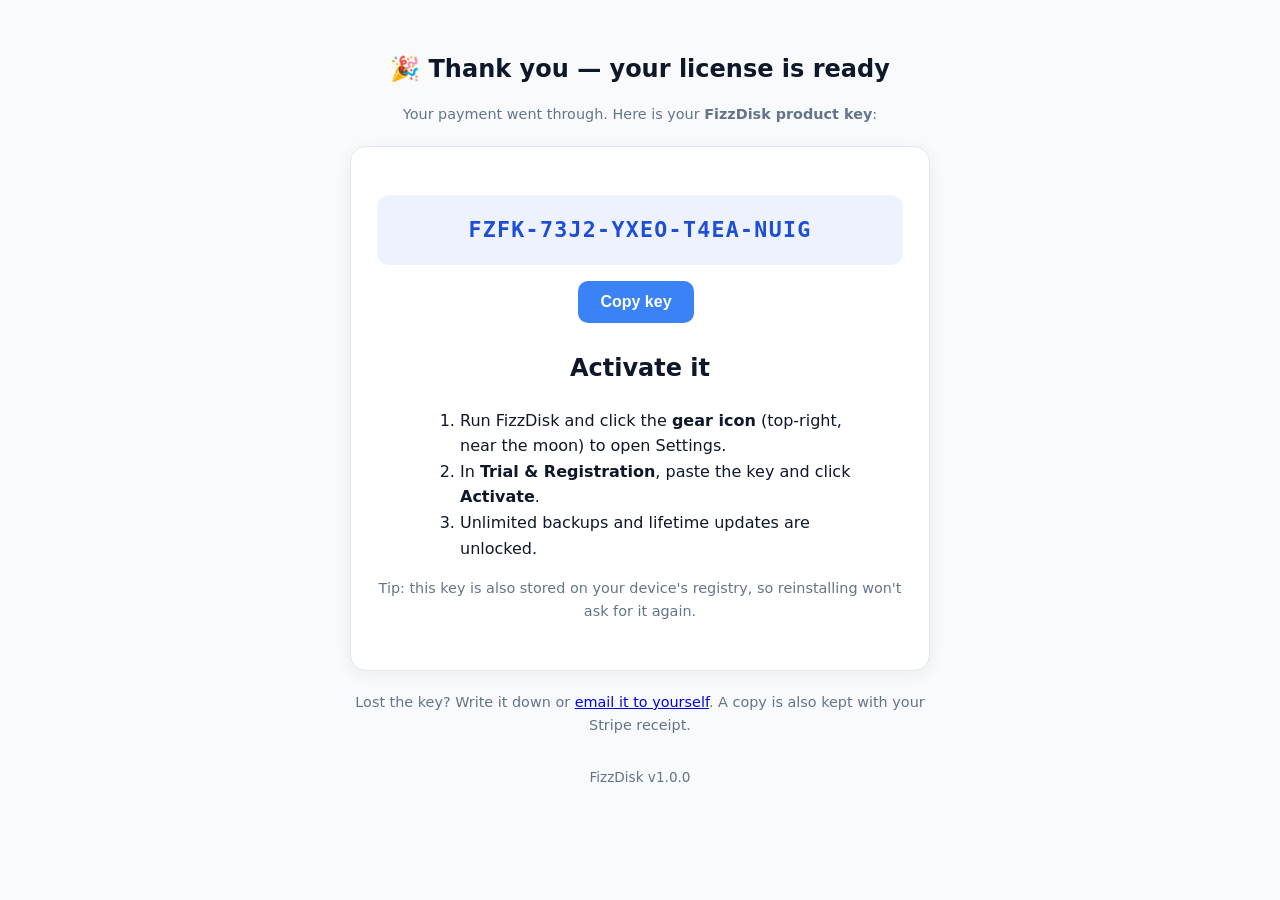
==== website/success.html @ cde676c8 "Add FizzDisk download + buy website (index, success, keygen) and docs - Static, serverless site: ind" ====
<!DOCTYPE html>
<html lang="en">
<head>
<meta charset="utf-8">
<meta name="viewport" content="width=device-width, initial-scale=1">
<title>Thank you — FizzDisk license</title>
<link rel="icon" href="assets/fizzdisk.ico">
<script src="config.js"></script>
<style>
  :root{--blue:#3b82f6;--amber:#f59e0b;--ink:#0f172a;--muted:#64748b;--bg:#f8fafc;--card:#fff;--border:#e2e8f0}
  *{box-sizing:border-box}
  body{margin:0;font-family:system-ui,-apple-system,"Segoe UI",Roboto,sans-serif;color:var(--ink);background:var(--bg);line-height:1.6}
  .wrap{max-width:620px;margin:0 auto;padding:40px 20px 80px;text-align:center}
  h1{font-size:1.5rem;margin:10px 0 6px}
  .card{background:var(--card);border:1px solid var(--border);border-radius:16px;padding:32px 26px;margin:20px 0;box-shadow:0 4px 18px rgba(15,23,42,.06)}
  .keybox{font-family:ui-monospace,Consolas,monospace;font-size:1.35rem;font-weight:700;letter-spacing:.06em;
          background:#eef2ff;color:#1d4ed8;border-radius:12px;padding:18px 12px;margin:16px 0;word-break:break-all}
  .btn{display:inline-block;padding:12px 22px;border-radius:10px;font-weight:600;border:0;cursor:pointer;font-size:1rem}
  .btn-copy{background:var(--blue);color:#fff}
  .btn-more{background:transparent;border:1px solid var(--border);color:var(--ink)}
  ol{text-align:left;max-width:440px;margin:12px auto 0}
  .ok{font-size:.9rem;color:var(--muted)}
  .copied{color:#16a34a;font-weight:600;margin-left:8px}
  footer{color:var(--muted);font-size:.85rem;margin-top:30px}
</style>
</head>
<body>
<div class="wrap">
  <h1>🎉 Thank you — your license is ready</h1>
  <p class="ok">Your payment went through. Here is your <b>FizzDisk product key</b>:</p>

  <div class="card">
    <div class="keybox" id="key">…</div>
    <button class="btn btn-copy" id="copy">Copy key</button>
    <span class="copied" id="copied"></span>

    <h2 style="margin-top:26px">Activate it</h2>
    <ol>
      <li>Run FizzDisk and click the <b>gear icon</b> (top-right, near the moon) to open Settings.</li>
      <li>In <b>Trial &amp; Registration</b>, paste the key and click <b>Activate</b>.</li>
      <li>Unlimited backups and lifetime updates are unlocked.</li>
    </ol>
    <p class="ok" style="margin-top:16px">Tip: this key is also stored on your device's registry, so reinstalling won't ask for it again.</p>
  </div>

  <p class="ok">Lost the key? Write it down or <a id="mail" href="#">email it to yourself</a>.
     A copy is also kept with your Stripe receipt.</p>

  <footer>FizzDisk v<script>document.write(window.FIZZ_CONFIG.VERSION)</script></footer>
</div>

<script src="keygen.js"></script>
<script>
const keyEl = document.getElementById('key');
let key = new URLSearchParams(location.hash.slice(1)).get('key');

async function boot(){
  if(!key){
    key = await FizzKeyGen.generateFizzKey();
    history.replaceState(null,'','#'+new URLSearchParams({key}).toString());
  }
  keyEl.textContent = key;
  keyEl.dataset.key = key;
}

document.getElementById('copy').addEventListener('click', async function(){
  const k = keyEl.dataset.key || keyEl.textContent;
  try{ await navigator.clipboard.writeText(k); }
  catch(e){
    const t=document.createElement('textarea'); t.value=k; document.body.appendChild(t); t.select();
    document.execCommand('copy'); t.remove();
  }
  const c=document.getElementById('copied'); c.textContent='Copied!'; setTimeout(()=>c.textContent='',1800);
});

function setMail(){
  const k = keyEl.dataset.key || keyEl.textContent;
  const subj = encodeURIComponent('FizzDisk product key');
  const body = encodeURIComponent('Your FizzDisk key:\n\n'+k+'\n\nActivate: open FizzDisk -> gear icon (Settings) -> Trial & Registration -> paste key -> Activate.');
  document.getElementById('mail').href = 'mailto:?subject='+subj+'&body='+body;
}

boot().then(setMail);
</script>
</body>
</html>
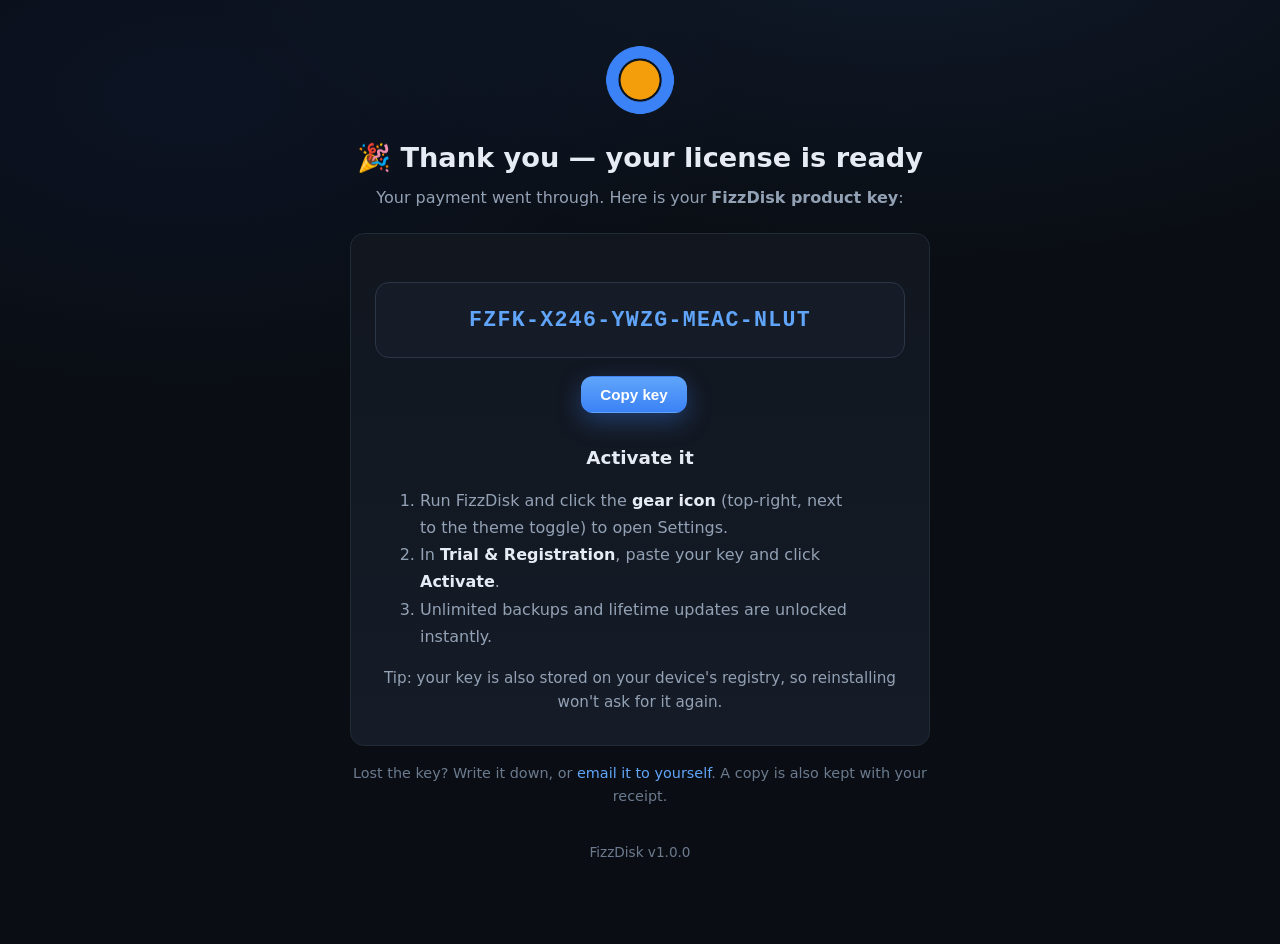
==== commit b79d3de6: "Integrate download/buy/success into the existing themed FizzDisk site - Rebuilt index.html on the or" ====
--- a/website/success.html
+++ b/website/success.html
@@ -1,86 +1,103 @@
 <!DOCTYPE html>
 <html lang="en">
 <head>
-<meta charset="utf-8">
-<meta name="viewport" content="width=device-width, initial-scale=1">
-<title>Thank you — FizzDisk license</title>
+<meta charset="UTF-8">
+<meta name="viewport" content="width=device-width, initial-scale=1.0">
+<title>Thank you — your FizzDisk license</title>
+<meta name="description" content="Your payment went through. Copy your FizzDisk product key and activate it in Settings.">
 <link rel="icon" href="assets/fizzdisk.ico">
-<script src="config.js"></script>
+<link rel="stylesheet" href="assets/app.css">
+<script src="assets/config.js"></script>
+<script src="assets/keygen.js"></script>
 <style>
-  :root{--blue:#3b82f6;--amber:#f59e0b;--ink:#0f172a;--muted:#64748b;--bg:#f8fafc;--card:#fff;--border:#e2e8f0}
-  *{box-sizing:border-box}
-  body{margin:0;font-family:system-ui,-apple-system,"Segoe UI",Roboto,sans-serif;color:var(--ink);background:var(--bg);line-height:1.6}
-  .wrap{max-width:620px;margin:0 auto;padding:40px 20px 80px;text-align:center}
-  h1{font-size:1.5rem;margin:10px 0 6px}
-  .card{background:var(--card);border:1px solid var(--border);border-radius:16px;padding:32px 26px;margin:20px 0;box-shadow:0 4px 18px rgba(15,23,42,.06)}
-  .keybox{font-family:ui-monospace,Consolas,monospace;font-size:1.35rem;font-weight:700;letter-spacing:.06em;
-          background:#eef2ff;color:#1d4ed8;border-radius:12px;padding:18px 12px;margin:16px 0;word-break:break-all}
-  .btn{display:inline-block;padding:12px 22px;border-radius:10px;font-weight:600;border:0;cursor:pointer;font-size:1rem}
-  .btn-copy{background:var(--blue);color:#fff}
-  .btn-more{background:transparent;border:1px solid var(--border);color:var(--ink)}
-  ol{text-align:left;max-width:440px;margin:12px auto 0}
-  .ok{font-size:.9rem;color:var(--muted)}
-  .copied{color:#16a34a;font-weight:600;margin-left:8px}
-  footer{color:var(--muted);font-size:.85rem;margin-top:30px}
+  .kw{max-width:620px;margin:0 auto;padding:44px 20px 80px;text-align:center}
+  .kw img{width:72px;height:72px}
+  .kw h1{font-size:1.7rem;font-weight:800;margin:12px 0 6px}
+  .kw-sub{color:var(--muted);margin:0 0 22px}
+  .keybox{font-family:var(--mono);font-size:1.35rem;font-weight:700;letter-spacing:.06em;
+    background:var(--panel-2);color:var(--accent-2);border:1px solid var(--border-2);
+    border-radius:14px;padding:20px 14px;margin:18px 0;word-break:break-all}
+  .kw-cta{display:flex;justify-content:center;gap:12px;align-items:center;margin-top:10px}
+  .copied{color:var(--ok);font-weight:600}
+  .kw h2{font-size:1.15rem;font-weight:700;margin:30px 0 4px}
+  .kw ol{text-align:left;max-width:440px;margin:14px auto 0;color:var(--muted);line-height:1.7}
+  .kw ol b{color:var(--text)}
+  .kw-tip{color:var(--muted-2);font-size:.9rem;margin-top:16px}
+  .kw-foot{color:var(--muted-2);font-size:.85rem;margin-top:34px}
+  .kw a{color:var(--accent-2)}
 </style>
 </head>
 <body>
-<div class="wrap">
+<div class="kw">
+  <img src="assets/fizzdisk_icon.png" alt="FizzDisk">
   <h1>🎉 Thank you — your license is ready</h1>
-  <p class="ok">Your payment went through. Here is your <b>FizzDisk product key</b>:</p>
+  <p class="kw-sub">Your payment went through. Here is your <b>FizzDisk product key</b>:</p>
 
-  <div class="card">
+  <div class="card" style="padding:30px 24px">
     <div class="keybox" id="key">…</div>
-    <button class="btn btn-copy" id="copy">Copy key</button>
-    <span class="copied" id="copied"></span>
+    <div class="kw-cta">
+      <button class="btn btn-primary" id="copy">Copy key</button>
+      <span class="copied" id="copied"></span>
+    </div>
 
-    <h2 style="margin-top:26px">Activate it</h2>
+    <h2>Activate it</h2>
     <ol>
-      <li>Run FizzDisk and click the <b>gear icon</b> (top-right, near the moon) to open Settings.</li>
-      <li>In <b>Trial &amp; Registration</b>, paste the key and click <b>Activate</b>.</li>
-      <li>Unlimited backups and lifetime updates are unlocked.</li>
+      <li>Run FizzDisk and click the <b>gear icon</b> (top-right, next to the theme toggle) to open Settings.</li>
+      <li>In <b>Trial &amp; Registration</b>, paste your key and click <b>Activate</b>.</li>
+      <li>Unlimited backups and lifetime updates are unlocked instantly.</li>
     </ol>
-    <p class="ok" style="margin-top:16px">Tip: this key is also stored on your device's registry, so reinstalling won't ask for it again.</p>
+    <p class="kw-tip">Tip: your key is also stored on your device's registry, so reinstalling won't ask for it again.</p>
   </div>
 
-  <p class="ok">Lost the key? Write it down or <a id="mail" href="#">email it to yourself</a>.
-     A copy is also kept with your Stripe receipt.</p>
-
-  <footer>FizzDisk v<script>document.write(window.FIZZ_CONFIG.VERSION)</script></footer>
+  <p class="kw-tip">Lost the key? Write it down, or <a id="mail" href="#">email it to yourself</a>. A copy is also kept with your receipt.</p>
+  <p class="kw-foot">FizzDisk v<script>document.write((window.FIZZ_CONFIG&&window.FIZZ_CONFIG.VERSION)||"1.0.0")</script></p>
 </div>
 
-<script src="keygen.js"></script>
 <script>
-const keyEl = document.getElementById('key');
-let key = new URLSearchParams(location.hash.slice(1)).get('key');
+(function(){
+  var keyEl = document.getElementById('key');
+  var key = new URLSearchParams(location.hash.slice(1)).get('key');
 
-async function boot(){
-  if(!key){
-    key = await FizzKeyGen.generateFizzKey();
-    history.replaceState(null,'','#'+new URLSearchParams({key}).toString());
+  function boot(){
+    if(!key){
+      FizzKeyGen.generateFizzKey().then(function(k){
+        key = k;
+        history.replaceState(null,'','#'+new URLSearchParams({key:key}).toString());
+        keyEl.textContent = key;
+        keyEl.dataset.key = key;
+        setMail();
+      });
+      return;
+    }
+    keyEl.textContent = key;
+    keyEl.dataset.key = key;
+    setMail();
   }
-  keyEl.textContent = key;
-  keyEl.dataset.key = key;
-}
 
-document.getElementById('copy').addEventListener('click', async function(){
-  const k = keyEl.dataset.key || keyEl.textContent;
-  try{ await navigator.clipboard.writeText(k); }
-  catch(e){
-    const t=document.createElement('textarea'); t.value=k; document.body.appendChild(t); t.select();
-    document.execCommand('copy'); t.remove();
+  document.getElementById('copy').addEventListener('click', function(){
+    var k = keyEl.dataset.key || keyEl.textContent;
+    if(navigator.clipboard && navigator.clipboard.writeText){
+      navigator.clipboard.writeText(k);
+    } else {
+      var t=document.createElement('textarea'); t.value=k; document.body.appendChild(t);
+      t.select(); document.execCommand('copy'); t.remove();
+    }
+    var c=document.getElementById('copied'); c.textContent='Copied!';
+    setTimeout(function(){ c.textContent=''; },1800);
+  });
+
+  function setMail(){
+    var k = keyEl.dataset.key || keyEl.textContent;
+    var subj = encodeURIComponent('FizzDisk product key');
+    var body = encodeURIComponent('Your FizzDisk key:\n\n'+k+'\n\nActivate: run FizzDisk -> gear icon (Settings) -> Trial & Registration -> paste key -> Activate.');
+    document.getElementById('mail').href = 'mailto:?subject='+subj+'&body='+body;
   }
-  const c=document.getElementById('copied'); c.textContent='Copied!'; setTimeout(()=>c.textContent='',1800);
-});
 
-function setMail(){
-  const k = keyEl.dataset.key || keyEl.textContent;
-  const subj = encodeURIComponent('FizzDisk product key');
-  const body = encodeURIComponent('Your FizzDisk key:\n\n'+k+'\n\nActivate: open FizzDisk -> gear icon (Settings) -> Trial & Registration -> paste key -> Activate.');
-  document.getElementById('mail').href = 'mailto:?subject='+subj+'&body='+body;
-}
-
-boot().then(setMail);
+  if (window.FizzKeyGen && window.FizzKeyGen.generateFizzKey) { boot(); }
+  else {
+    keyEl.textContent = 'Key generator failed to load — refresh.';
+  }
+})();
 </script>
 </body>
 </html>
--- a/website/assets/app.css
+++ b/website/assets/app.css
@@ -0,0 +1,468 @@
+/* ============================================================+
+   FizzDisk site — black + blue palette, matched to the app+
+   App theme: customtkinter "dark" + "blue" theme.+
+   Colors pulled from app: bg #0d1013, accent #3b82f6, text #dfe3ea,+
+   err #ff6b6b. Extending with a navy family for depth.+
+   ============================================================ */+
+:root{+
+  --bg:        #0a0e14;+
+  --bg-2:      #0d1219;+
+  --panel:     #11161f;+
+  --panel-2:   #151c27;+
+  --panel-3:   #1a2230;+
+  --border:    #212a37;+
+  --border-2:  #2b3648;+
+  --accent:    #3b82f6;+
+  --accent-2:  #60a5fa;+
+  --accent-deep:#1d4ed8;+
+  --text:      #e6ebf4;+
+  --muted:     #93a1b5;+
+  --muted-2:   #6b7a8e;+
+  --ok:        #34d399;+
+  --err:       #ff6b6b;+
+  --radius:    14px;+
+  --maxw:      1120px;+
+  --font:      "Segoe UI", system-ui, -apple-system, Roboto, Helvetica, Arial, sans-serif;+
+  --mono:      "Cascadia Code", "JetBrains Mono", Consolas, monospace;+
+}+
++
+*{box-sizing:border-box;margin:0;padding:0}+
+html{scroll-behavior:smooth}+
+body{+
+  background:+
+    radial-gradient(1200px 600px at 70% -10%, rgba(59,130,246,.10), transparent 60%),+
+    radial-gradient(900px 500px at 15% 10%, rgba(29,78,216,.08), transparent 60%),+
+    var(--bg);+
+  color:var(--text);+
+  font-family:var(--font);+
+  line-height:1.6;+
+  -webkit-font-smoothing:antialiased;+
+  overflow-x:hidden;+
+}+
+a{color:var(--accent-2);text-decoration:none}+
+code{font-family:var(--mono);font-size:.86em;background:rgba(147,161,181,.10);padding:.12em .4em;border-radius:6px;color:#c3d0e2;white-space:nowrap}+
+::selection{background:rgba(59,130,246,.35)}+
+.wrap,.nav-inner,.hero-inner,.section{max-width:var(--maxw);margin:0 auto}+
++
+/* ---------- generic ---------- */+
+.btn{display:inline-flex;align-items:center;gap:.5em;font-weight:600;font-size:.95rem;+
+  padding:.6em 1.2em;border-radius:12px;border:1px solid transparent;cursor:pointer;+
+  transition:transform .12s ease, box-shadow .2s ease, background .2s;text-decoration:none}+
+.btn:hover{transform:translateY(-1px)}+
+.btn:active{transform:translateY(0)}+
+.btn-primary{background:linear-gradient(180deg,var(--accent-2),var(--accent));color:#fff;+
+  box-shadow:0 8px 24px rgba(59,130,246,.35)}+
+.btn-primary:hover{box-shadow:0 12px 32px rgba(59,130,246,.5)}+
+.btn-ghost{background:rgba(147,161,181,.06);border-color:var(--border-2);color:var(--text)}+
+.btn-ghost:hover{background:rgba(147,161,181,.12)}+
+.btn-lg{font-size:1.05rem;padding:.75em 1.5em}+
++
+/* ---------- nav ---------- */+
+.nav{position:sticky;top:0;z-index:50;backdrop-filter:blur(12px);+
+  background:rgba(10,14,20,.75);border-bottom:1px solid var(--border)}+
+.nav-inner{display:flex;align-items:center;justify-content:space-between;+
+  padding:.7rem 1.5rem;max-width:var(--maxw);margin:0 auto}+
+.brand{display:flex;align-items:center;gap:.6rem;color:var(--text)}+
+.brand-mark{display:flex}+
+.brand-name{font-size:1.15rem;font-weight:700;letter-spacing:.02em}+
+.brand-hl{color:var(--accent-2)}+
+.nav-links{display:flex;gap:1.6rem;align-items:center;font-weight:500;color:var(--muted)}+
+.nav-links a{color:var(--muted)}.nav-links a:hover{color:var(--text)}+
+.nav-links a.active{color:var(--accent-2)}+
+.nav-cta{font-size:.85rem;padding:.5em 1em}+
+@media(max-width:720px){.nav-links{display:none}}+
++
+/* ---------- hero ---------- */+
+.hero{position:relative;padding:5.5rem 1.5rem 3rem;text-align:center;overflow:hidden}+
+.hero-glow{position:absolute;inset:0;pointer-events:none;+
+  background:radial-gradient(700px 420px at 50% 38%, rgba(59,130,246,.18), transparent 65%)}+
+.hero-inner{position:relative}+
+.pill{display:inline-block;font-size:.82rem;font-weight:600;color:var(--accent-2);+
+  border:1px solid rgba(59,130,246,.35);background:rgba(59,130,246,.10);+
+  padding:.4em 1em;border-radius:999px;margin-bottom:1.4rem;letter-spacing:.02em}+
+.hero h1{font-size:clamp(2.3rem,6vw,4.2rem);font-weight:800;line-height:1.05;letter-spacing:-.02em}+
+.hero .hl{background:linear-gradient(90deg,var(--accent-2),var(--accent));+
+  -webkit-background-clip:text;background-clip:text;color:transparent}+
+.lead{max-width:680px;margin:1.4rem auto 0;font-size:1.12rem;color:var(--muted)}+
+.lead strong{color:var(--text)}+
+.hero-cta{display:flex;gap:1rem;justify-content:center;margin-top:2rem;flex-wrap:wrap}+
+.hero-meta{display:flex;gap:.7rem;justify-content:center;align-items:center;+
+  margin-top:2.2rem;color:var(--muted-2);font-size:.85rem;flex-wrap:wrap}+
+.hero-meta .dot{color:var(--accent)}+
++
+/* ---------- app mock ---------- */+
+.mock-section{max-width:1060px;margin:0 auto;padding:1rem 1.5rem 3rem}+
+.mock-window{background:var(--panel);border:1px solid var(--border-2);border-radius:16px;+
+  box-shadow:0 30px 80px rgba(0,0,0,.55), 0 0 0 1px rgba(59,130,246,.06);+
+  overflow:hidden;font-family:var(--font)}+
+.mock-titlebar{display:flex;align-items:center;gap:1rem;padding:.6rem 1rem;+
+  background:linear-gradient(180deg,#161d29,#121824);border-bottom:1px solid var(--border)}+
+.mock-dots{display:flex;gap:.4rem}+
+.mock-dots i{width:11px;height:11px;border-radius:50%;background:#37404f;display:block}+
+.mock-dots i:nth-child(1){background:#ff5f57}+
+.mock-dots i:nth-child(2){background:#febc2e}+
+.mock-dots i:nth-child(3){background:#28c840}+
+.mock-title{font-size:.9rem;font-weight:600;color:var(--muted)}+
+.mock-badge{margin-left:auto;font-size:.72rem;font-weight:700;color:var(--ok);+
+  border:1px solid rgba(52,211,153,.35);background:rgba(52,211,153,.08);+
+  padding:.2em .7em;border-radius:999px}+
++
+.mock-source{display:flex;align-items:center;gap:.6rem;padding:.7rem 1rem;+
+  border-bottom:1px solid var(--border);flex-wrap:wrap;font-size:.85rem}+
+.mock-source label{color:var(--muted);font-weight:600}+
+.mock-combo{background:var(--panel-2);border:1px solid var(--border-2);padding:.35rem .7rem;+
+  border-radius:9px;color:var(--text);min-width:180px}+
+.mock-btn{background:var(--panel-3);border:1px solid var(--border-2);color:var(--text);+
+  padding:.32rem .7rem;border-radius:9px;font-size:.8rem;white-space:nowrap}+
+.mock-btn-accent{background:linear-gradient(180deg,var(--accent),var(--accent-deep));border-color:transparent;color:#fff}+
+.mock-btn.big{padding:.45rem 1.1rem;font-size:.85rem}+
+.mock-toggle{margin-left:auto;font-size:1rem;cursor:pointer}+
++
+.mock-body{display:grid;grid-template-columns:1fr 1fr;gap:0;border-bottom:1px solid var(--border)}+
+.mock-left,.mock-right{padding:1rem}+
+.mock-left{border-right:1px solid var(--border)}+
+.mock-pane-title{font-size:.75rem;font-weight:700;color:var(--muted);text-transform:uppercase;+
+  letter-spacing:.05em;margin-bottom:.7rem}+
+.mock-row{display:flex;align-items:center;gap:.6rem;padding:.45rem .6rem;border-radius:8px;+
+  margin-bottom:.35rem;font-size:.83rem;background:var(--panel-2)}+
+.mock-row-sel{background:rgba(59,130,246,.13);border:1px solid rgba(59,130,246,.35)}+
+.mock-row .t{flex:1;color:var(--text);overflow:hidden;text-overflow:ellipsis;white-space:nowrap}+
+.mock-row .dur{color:var(--muted-2);font-size:.72rem}+
+.mock-actions{display:flex;gap:.5rem;margin-top:.8rem}+
+.mock-stream{padding:.4rem .6rem;border-radius:8px;background:var(--panel-2);+
+  margin-bottom:.35rem;font-size:.8rem;color:var(--muted)}+
+.mock-stream b{color:var(--text);font-weight:600}+
+.mock-stream b:nth-child(1){color:var(--accent-2)}+
++
+.ck{width:16px;height:16px;border-radius:5px;border:1.5px solid #3a475a;display:inline-block;flex:none}+
+.ck.on{background:var(--accent);border-color:var(--accent);position:relative}+
+.ck.on::after{content:"✓";color:#fff;font-size:11px;position:absolute;inset:0;+
+  display:flex;align-items:center;justify-content:center;font-weight:800}+
+.ck.sm{width:13px;height:13px;border-radius:4px}+
+.ck.sm.on::after{font-size:9px}+
++
+.mock-output{margin-top:.9rem;padding-top:.6rem;border-top:1px solid var(--border)}+
+.mock-field{display:flex;align-items:center;gap:.5rem;margin-bottom:.45rem;font-size:.8rem}+
+.mock-field label{color:var(--muted);width:74px;flex:none}+
+.mock-entry{flex:1;background:var(--panel-2);border:1px solid var(--border-2);+
+  padding:.32rem .6rem;border-radius:8px;color:var(--text);overflow:hidden;text-overflow:ellipsis;white-space:nowrap}+
+.mock-chk{display:flex;align-items:center;gap:.5rem;font-size:.78rem;color:var(--muted);margin:.4rem 0}+
+.mock-btnrow{display:flex;gap:.6rem;margin-top:.7rem}+
++
+.mock-bar{display:flex;align-items:center;gap:1rem;padding:.85rem 1rem;border-bottom:1px solid var(--border)}+
+.mock-progress{flex:1;height:14px;border-radius:7px;background:var(--panel-2);border:1px solid var(--border);overflow:hidden}+
+.mock-progress span{display:block;height:100%;border-radius:7px;+
+  background:linear-gradient(90deg,var(--accent-deep),var(--accent));box-shadow:0 0 12px rgba(59,130,246,.5)}+
+.mock-eta{font-size:.75rem;color:var(--muted)}+
+.mock-log{padding:.9rem 1rem;font-family:var(--mono);font-size:.76rem;color:#9fb0c6;line-height:1.7}+
+.mock-ok{color:var(--ok)}+
++
+@media(max-width:760px){.mock-body{grid-template-columns:1fr}.mock-left{border-right:none;border-bottom:1px solid var(--border)}}+
++
+/* ---------- sections ---------- */+
+.section{padding:4.5rem 1.5rem}+
+.section.alt{background:linear-gradient(180deg,rgba(59,130,246,.03),transparent 40%);border-top:1px solid var(--border);border-bottom:1px solid var(--border)}+
+.sec-title{text-align:center;font-size:clamp(1.7rem,3.4vw,2.4rem);font-weight:800;letter-spacing:-.02em}+
+.sec-sub{text-align:center;max-width:720px;margin:1rem auto 0;color:var(--muted);font-size:1.05rem}+
+.sec-sub em{color:var(--accent-2);font-style:normal}+
++
+.grid{display:grid;grid-template-columns:repeat(3,1fr);gap:1.3rem;margin-top:3rem}+
+@media(max-width:900px){.grid{grid-template-columns:repeat(2,1fr)}}+
+@media(max-width:600px){.grid{grid-template-columns:1fr}}+
+.card{background:linear-gradient(180deg,var(--panel),var(--panel-2));border:1px solid var(--border);+
+  border-radius:var(--radius);padding:1.6rem;transition:transform .18s,border-color .18s,box-shadow .18s}+
+.card:hover{transform:translateY(-4px);border-color:rgba(59,130,246,.5);box-shadow:0 18px 40px rgba(0,0,0,.4)}+
+.card .ico{font-size:1.9rem;display:inline-flex;width:52px;height:52px;align-items:center;justify-content:center;+
+  background:rgba(59,130,246,.12);border:1px solid rgba(59,130,246,.3);border-radius:12px;margin-bottom:1rem}+
+.card h3{font-size:1.15rem;font-weight:700;margin-bottom:.5rem}+
+.card p{color:var(--muted);font-size:.95rem}+
++
+.steps{display:grid;grid-template-columns:repeat(4,1fr);gap:1.3rem;margin-top:3rem}+
+@media(max-width:800px){.steps{grid-template-columns:repeat(2,1fr)}}+
+@media(max-width:520px){.steps{grid-template-columns:1fr}}+
+.step{background:var(--panel);border:1px solid var(--border);border-radius:var(--radius);padding:1.6rem;position:relative}+
+.step .n{position:absolute;top:-1.1rem;left:1.3rem;width:2.4rem;height:2.4rem;border-radius:50%;+
+  display:flex;align-items:center;justify-content:center;font-weight:800;color:#fff;+
+  background:linear-gradient(180deg,var(--accent-2),var(--accent-deep));box-shadow:0 6px 18px rgba(59,130,246,.4)}+
+.step h3{font-size:1.1rem;margin:.4rem 0 .4rem}+
+.step p{color:var(--muted);font-size:.92rem}+
+.how-note{text-align:center;margin-top:2.4rem;color:var(--muted);font-size:.95rem}+
++
+/* ---------- download ---------- */+
+.dl-card{max-width:860px;margin:0 auto;background:linear-gradient(180deg,var(--panel),var(--panel-2));+
+  border:1px solid var(--border-2);border-radius:20px;padding:2.4rem;box-shadow:0 30px 70px rgba(0,0,0,.5)}+
+@media(max-width:820px){.dl-card{grid-template-columns:1fr}.dl-right{display:grid;grid-template-columns:1fr 1fr;gap:1rem}}+
+@media(max-width:520px){.dl-right{grid-template-columns:1fr}}+
+.dl-left h2{font-size:1.9rem;font-weight:800}+
+.dl-left>p{color:var(--muted);margin:.9rem 0 1.4rem}+
+.dl-list{list-style:none;margin-bottom:1.8rem}+
+.dl-list li{color:var(--text);font-size:.98rem;margin:.5rem 0}+
+.dl-list li b{color:var(--text)}+
+.dl-list li:first-child{margin-top:0}+
+.dl-cta{display:flex;gap:1rem;flex-wrap:wrap;align-items:center}+
+.dl-min{color:var(--muted-2);font-size:.82rem;margin-top:1.2rem}+
+.dl-right{display:flex;flex-direction:column;gap:1.2rem}+
+.dl-box{background:var(--panel-2);border:1px solid var(--border);border-radius:14px;padding:1.3rem}+
+.dl-box-title{font-size:.75rem;font-weight:700;text-transform:uppercase;letter-spacing:.05em;color:var(--accent-2);margin-bottom:.7rem}+
+.dl-box ul{list-style:none;color:var(--muted);font-size:.92rem}+
+.dl-box li{padding:.25rem 0}+
+.dl-box p{color:var(--muted);font-size:.9rem}+
++
+/* ---------- footer ---------- */+
+.foot{border-top:1px solid var(--border);padding:1.8rem 1.5rem;margin-top:2rem}+
+.foot-inner{max-width:var(--maxw);margin:0 auto;display:flex;justify-content:space-between;+
+  align-items:center;flex-wrap:wrap;gap:1rem;color:var(--muted-2);font-size:.85rem}+
+.foot-links{display:flex;gap:1.4rem}+
+.foot-links a{color:var(--muted-2)}.foot-links a:hover{color:var(--text)}+
++
+/* ---------- auto-cataloging callout ---------- */+
+.callout{max-width:1060px;margin:0 auto;padding:0 1.5rem 2.6rem}+
+.callout-inner{display:flex;align-items:flex-start;gap:1.2rem;background:linear-gradient(180deg,rgba(59,130,246,.10),rgba(29,78,216,.05));border:1px solid rgba(59,130,246,.35);border-radius:16px;padding:1.5rem 1.6rem;box-shadow:0 10px 30px rgba(0,0,0,.25)}+
+.callout-ico{font-size:2rem;display:flex;width:58px;height:58px;flex:none;align-items:center;justify-content:center;background:rgba(59,130,246,.16);border:1px solid rgba(59,130,246,.4);border-radius:14px}+
+.callout-body h3{font-size:1.2rem;font-weight:700;margin-bottom:.4rem}+
+.callout-body p{color:var(--muted);font-size:.97rem}+
+.callout-body strong{color:var(--text)}+
+@media(max-width:600px){.callout-inner{flex-direction:column}}+
++
+.chips{display:flex;gap:.6rem;justify-content:center;margin-top:1.4rem;flex-wrap:wrap}+
+.chip{font-size:.8rem;font-weight:600;color:var(--accent-2);border:1px solid rgba(59,130,246,.4);background:rgba(59,130,246,.08);padding:.35em .95em;border-radius:999px}+
++
+/* download support / reddit */+
+.dl-support{display:flex;align-items:center;gap:1rem;flex-wrap:wrap;margin-top:1.4rem;padding-top:1.2rem;border-top:1px solid var(--border)}+
+.btn-reddit{background:rgba(59,130,246,.10);border:1px solid rgba(59,130,246,.45);color:var(--accent-2);font-weight:600}+
+.btn-reddit:hover{background:rgba(59,130,246,.18)}+
+.dl-support-note{color:var(--muted);font-size:.9rem}+
